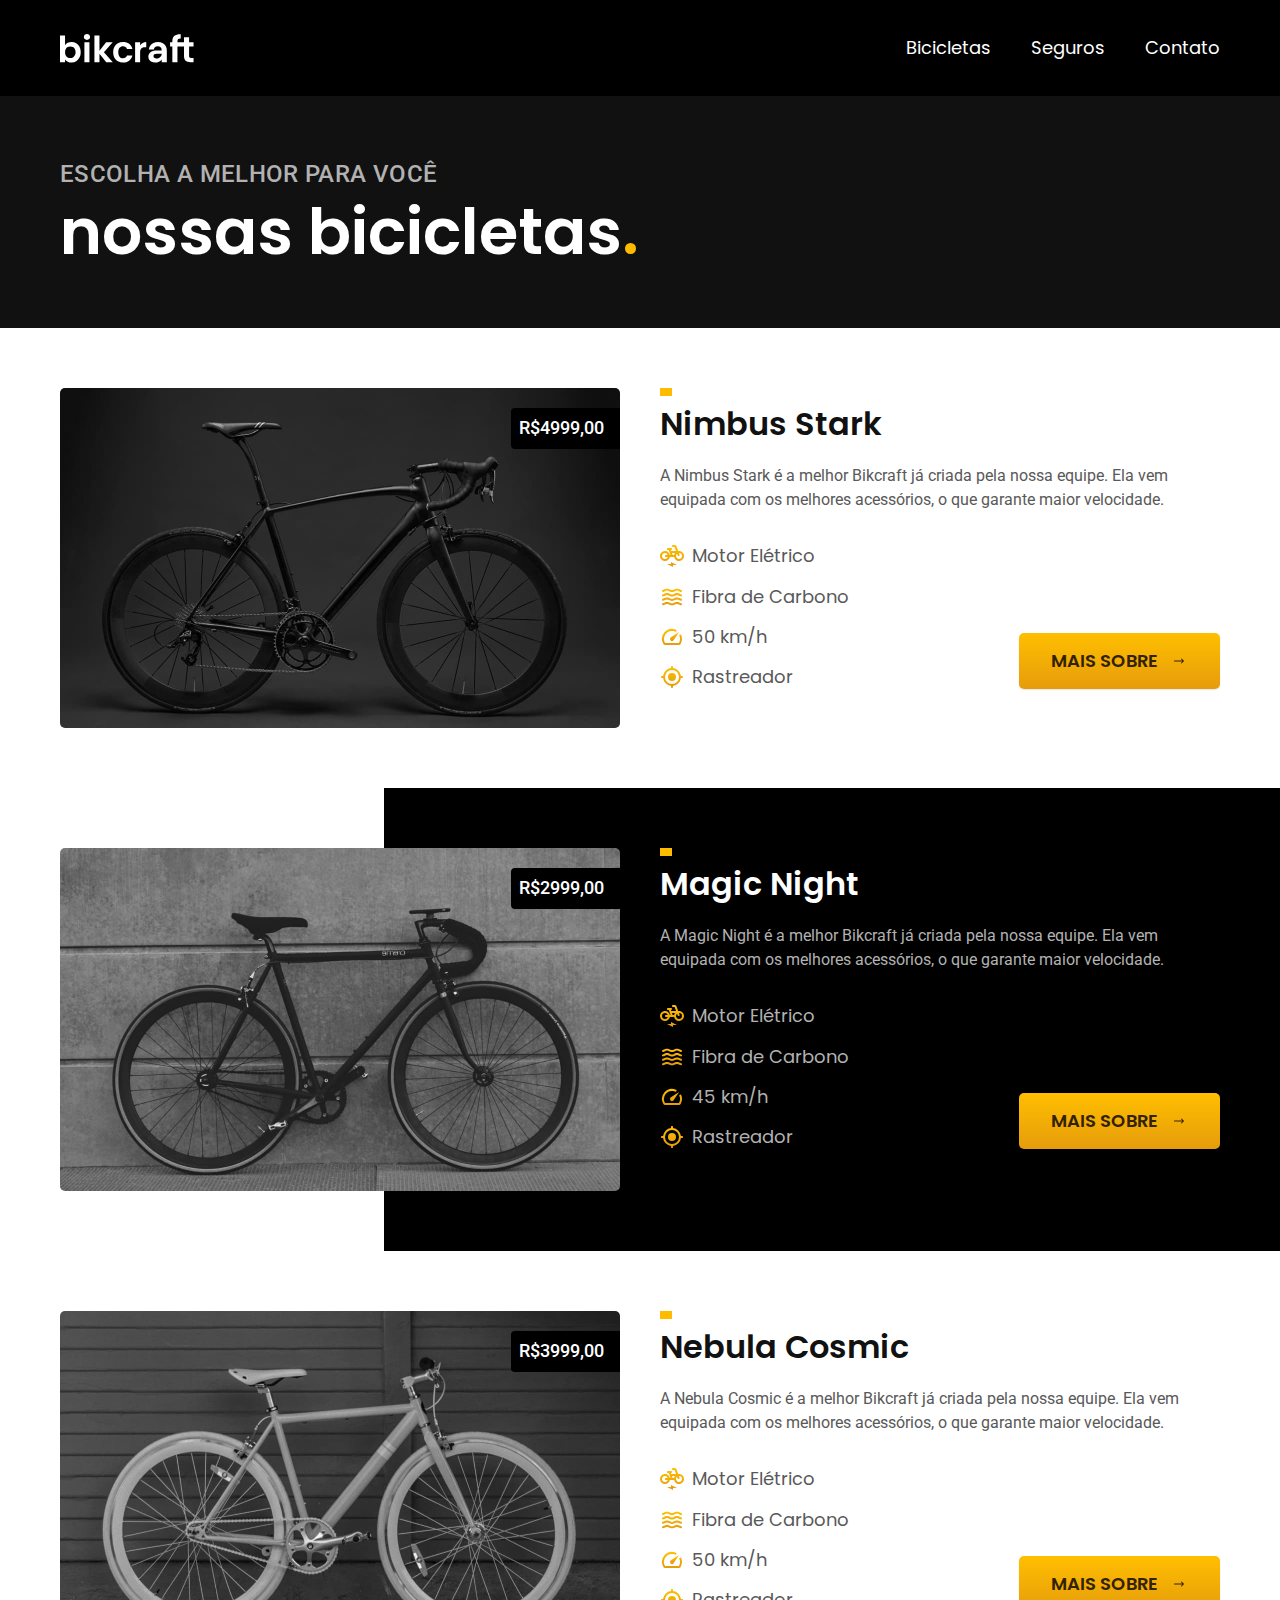
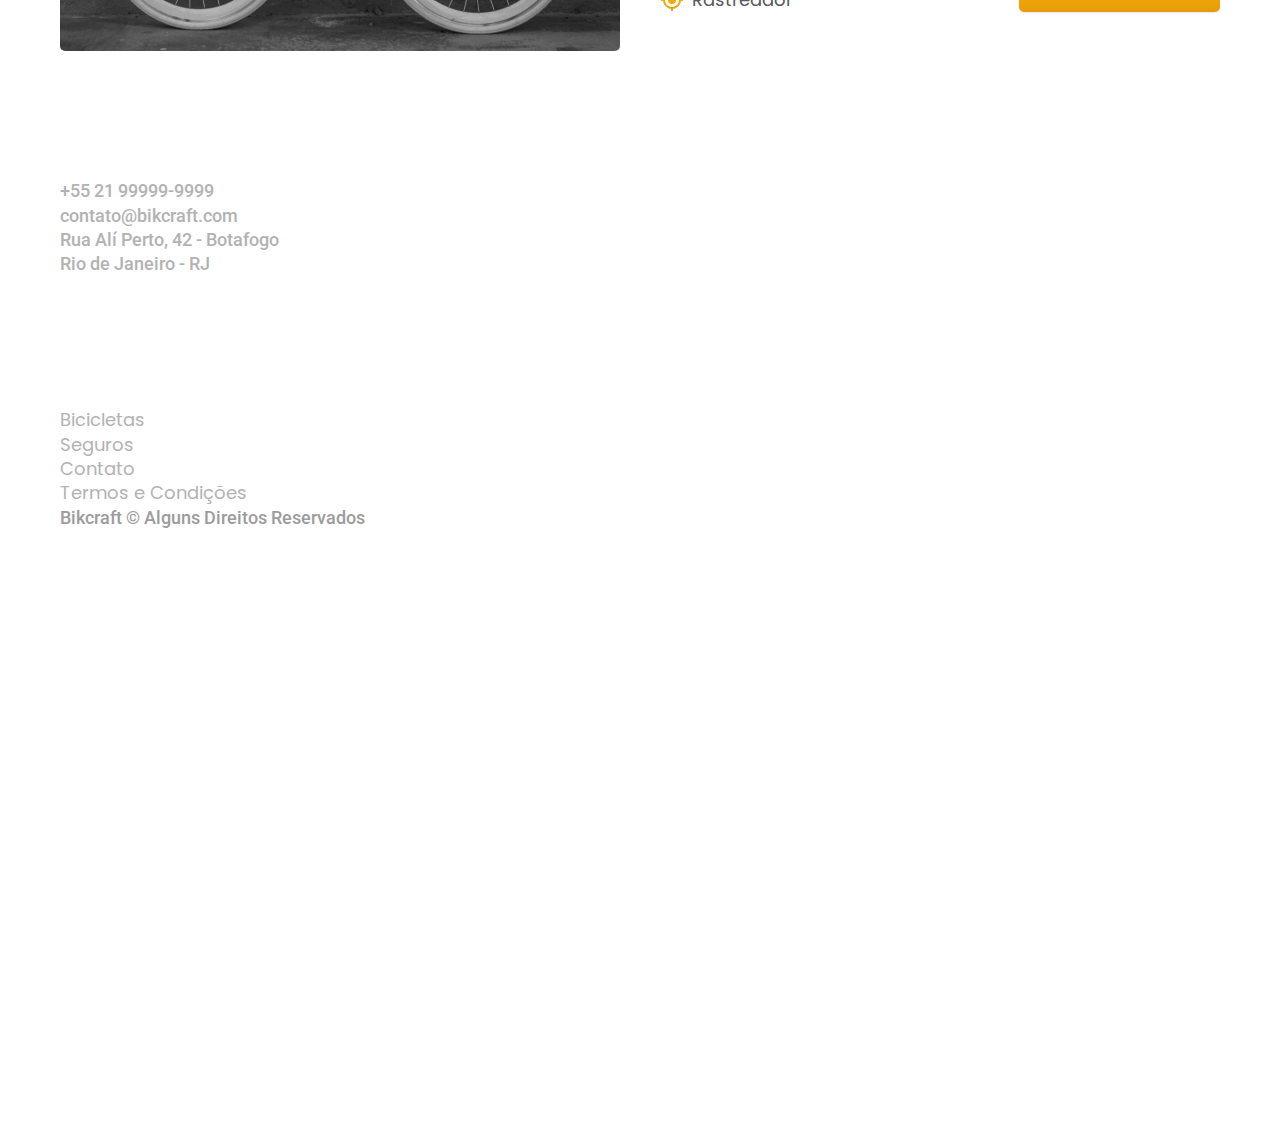
==== bicicletas.html @ b9cc1e59 "Seção Bicicletas" ====
<!DOCTYPE html>
<html lang="pt-br">

<head>
    <meta charset="UTF-8">
    <meta name="viewport" content="width=device-width, initial-scale=1.0">
    <meta http-equiv="X-UA-Compatible" content="IE=edge">
    <title>Bicicletas | Bikcraft</title>
    <meta name="description" content="Termos e Condições.">
    <link rel="stylesheet" href="./css/style.css">

    <link rel="preconnect" href="https://fonts.googleapis.com">
    <link rel="preconnect" href="https://fonts.gstatic.com" crossorigin>
    <link href="https://fonts.googleapis.com/css2?family=Poppins:wght@400;600&family=Roboto:wght@400;500&family=Source+Serif+Pro:ital,wght@1,700&display=swap" rel="stylesheet">
</head>

<body id="bicicletas">
    <header class="header-bg">
        <div class="header container">
            <a href="./">
                <img src="./img/bikcraft-logo.svg" alt="Bikcraft">
            </a>

            <nav aria-label="primaria">
                <ul class="header-menu font-1-m cor-00">
                    <li><a href="./bicicletas.html">Bicicletas</a></li>
                    <li><a href="./seguros.html">Seguros</a></li>
                    <li><a href="./contato.html">Contato</a></li>
                </ul>
            </nav>
        </div>
    </header>

    <main>
        <div class="titulo-bg">
            <div class="titulo container font2-s cor-10">
                <p class="font-2-l-b cor-05">Escolha a melhor para você</p>
                <h1 class="font-1-xxl cor-00">nossas bicicletas<span class="cor-p1">.</span> </h1>
            </div>
        </div>

        <div class="bicicletas container">
            <div class="bicicletas-imagem">
                <img src="./img/bicicletas/nimbus.jpg" alt="Bicicleta Preta">
                <span class="font-2-m cor-00">R$4999,00</span>
            </div>
            <div class="bicicletas-conteudo">
                <h2 class="font-1-xl">Nimbus Stark</h2>
                <p class="font-2-s cor-08">A Nimbus Stark é a melhor Bikcraft já criada pela nossa equipe. Ela vem equipada com os melhores acessórios, o que garante maior velocidade.</p>
                <ul class="font-1-m cor-08">
                    <li>
                        <img src="./img/icones/eletrica.svg" alt="">
                        Motor Elétrico
                    </li>
                    <li>
                        <img src="./img/icones/carbono.svg" alt="">
                        Fibra de Carbono
                    </li>
                    <li>
                        <img src="./img/icones/velocidade.svg" alt="">
                        50 km/h
                    </li>
                    <li>
                        <img src="./img/icones/rastreador.svg" alt="">
                        Rastreador
                    </li>
                </ul>
                <a class="botao seta" href="./bicicletas.html/nimbus.html">Mais sobre</a>
            </div>
        </div>

        <div class="bicicletas-bg">
            <div class="bicicletas container">
                <div class="bicicletas-imagem">
                    <img src="./img/bicicletas/magic.jpg" alt="Bicicleta Preta">
                    <span class="font-2-m cor-00">R$2999,00</span>
                </div>
                <div class="bicicletas-conteudo">
                    <h2 class="font-1-xl cor-00">Magic Night</h2>
                    <p class="font-2-s cor-05">A Magic Night é a melhor Bikcraft já criada pela nossa equipe. Ela vem equipada com os melhores acessórios, o que garante maior velocidade.</p>
                    <ul class="font-1-m cor-05">
                        <li>
                            <img src="./img/icones/eletrica.svg" alt="">
                            Motor Elétrico
                        </li>
                        <li>
                            <img src="./img/icones/carbono.svg" alt="">
                            Fibra de Carbono
                        </li>
                        <li>
                            <img src="./img/icones/velocidade.svg" alt="">
                            45 km/h
                        </li>
                        <li>
                            <img src="./img/icones/rastreador.svg" alt="">
                            Rastreador
                        </li>
                    </ul>
                    <a class="botao seta" href="./bicicletas.html/magic.html">Mais sobre</a>
                </div>
            </div>
        </div>

        <div class="bicicletas container">
            <div class="bicicletas-imagem">
                <img src="./img/bicicletas/nebula.jpg" alt="Bicicleta Preta">
                <span class="font-2-m cor-00">R$3999,00</span>
            </div>
            <div class="bicicletas-conteudo">
                <h2 class="font-1-xl">Nebula Cosmic</h2>
                <p class="font-2-s cor-08">A Nebula Cosmic é a melhor Bikcraft já criada pela nossa equipe. Ela vem equipada com os melhores acessórios, o que garante maior velocidade.</p>
                <ul class="font-1-m cor-08">
                    <li>
                        <img src="./img/icones/eletrica.svg" alt="">
                        Motor Elétrico
                    </li>
                    <li>
                        <img src="./img/icones/carbono.svg" alt="">
                        Fibra de Carbono
                    </li>
                    <li>
                        <img src="./img/icones/velocidade.svg" alt="">
                        50 km/h
                    </li>
                    <li>
                        <img src="./img/icones/rastreador.svg" alt="">
                        Rastreador
                    </li>
                </ul>
                <a class="botao seta" href="./bicicletas.html/nebula.html">Mais sobre</a>
            </div>
        </div>

    </main>


    <footer class="footer-bg">
        <div class="footer container">
            <img src="./img/bikcraft-logo.svg" alt="Bikcraft">
            <div class="footer-contato">
                <h3 class="font-2-l-b cor-00">Contato</h3>
                <ul class="font-2-m cor-05">
                    <li><a href="tel:+5521999999999">+55 21 99999-9999</a></li>
                    <li><a href="mailto:contato@bikcraft.com">contato@bikcraft.com</a></li>
                    <li>Rua Alí Perto, 42 - Botafogo</li>
                    <li>Rio de Janeiro - RJ</li>
                </ul>
                <div class="footer-redes">
                    <a href="./">
                        <img src="./img/redes/instagram.svg" alt="Instagram">
                    </a>
                    <a href="./">
                        <img src="./img/redes/facebook.svg" alt="Facebook">
                    </a>
                    <a href="./">
                        <img src="./img/redes/youtube.svg" alt="YouTube">
                    </a>
                </div>
            </div>
            <div class="footer-informacoes">
                <h3 class="font-2-l-b cor-00">Informações</h3>
                <nav>
                    <ul class="font-1-m cor-05">
                        <li><a href="./bicicletas.html">Bicicletas</a></li>
                        <li><a href="./seguros.html">Seguros</a></li>
                        <li><a href="./contato.html">Contato</a></li>
                        <li><a href="./termos.html">Termos e Condições</a></li>
                    </ul>
                </nav>
            </div>
            <p class="footer-copy font-2-m cor-06">Bikcraft © Alguns Direitos Reservados</p>
        </div>
    </footer>
</body>

</html>
---- css/style.css ----
@import "./global/global.css";
@import "./utilidades/tipografia.css";  
@import "./utilidades/cores.css";

@import "./global/footer.css";
@import "./global/header.css";

/* Utilidades */
@import "./utilidades/componentes.css";

/* Home */
@import "./home/introducao.css";
@import "./home/tecnologia.css";
@import "./home/parceiros.css";
@import "./home/depoimento.css";

/* Bicicletas */
@import "./bicicletas/bicicletas-lista.css";
@import "./bicicletas/bicicletas.css";

/* Seguros */
@import "./seguros/seguros.css";


/* Termos */
@import "./termos/termos.css";
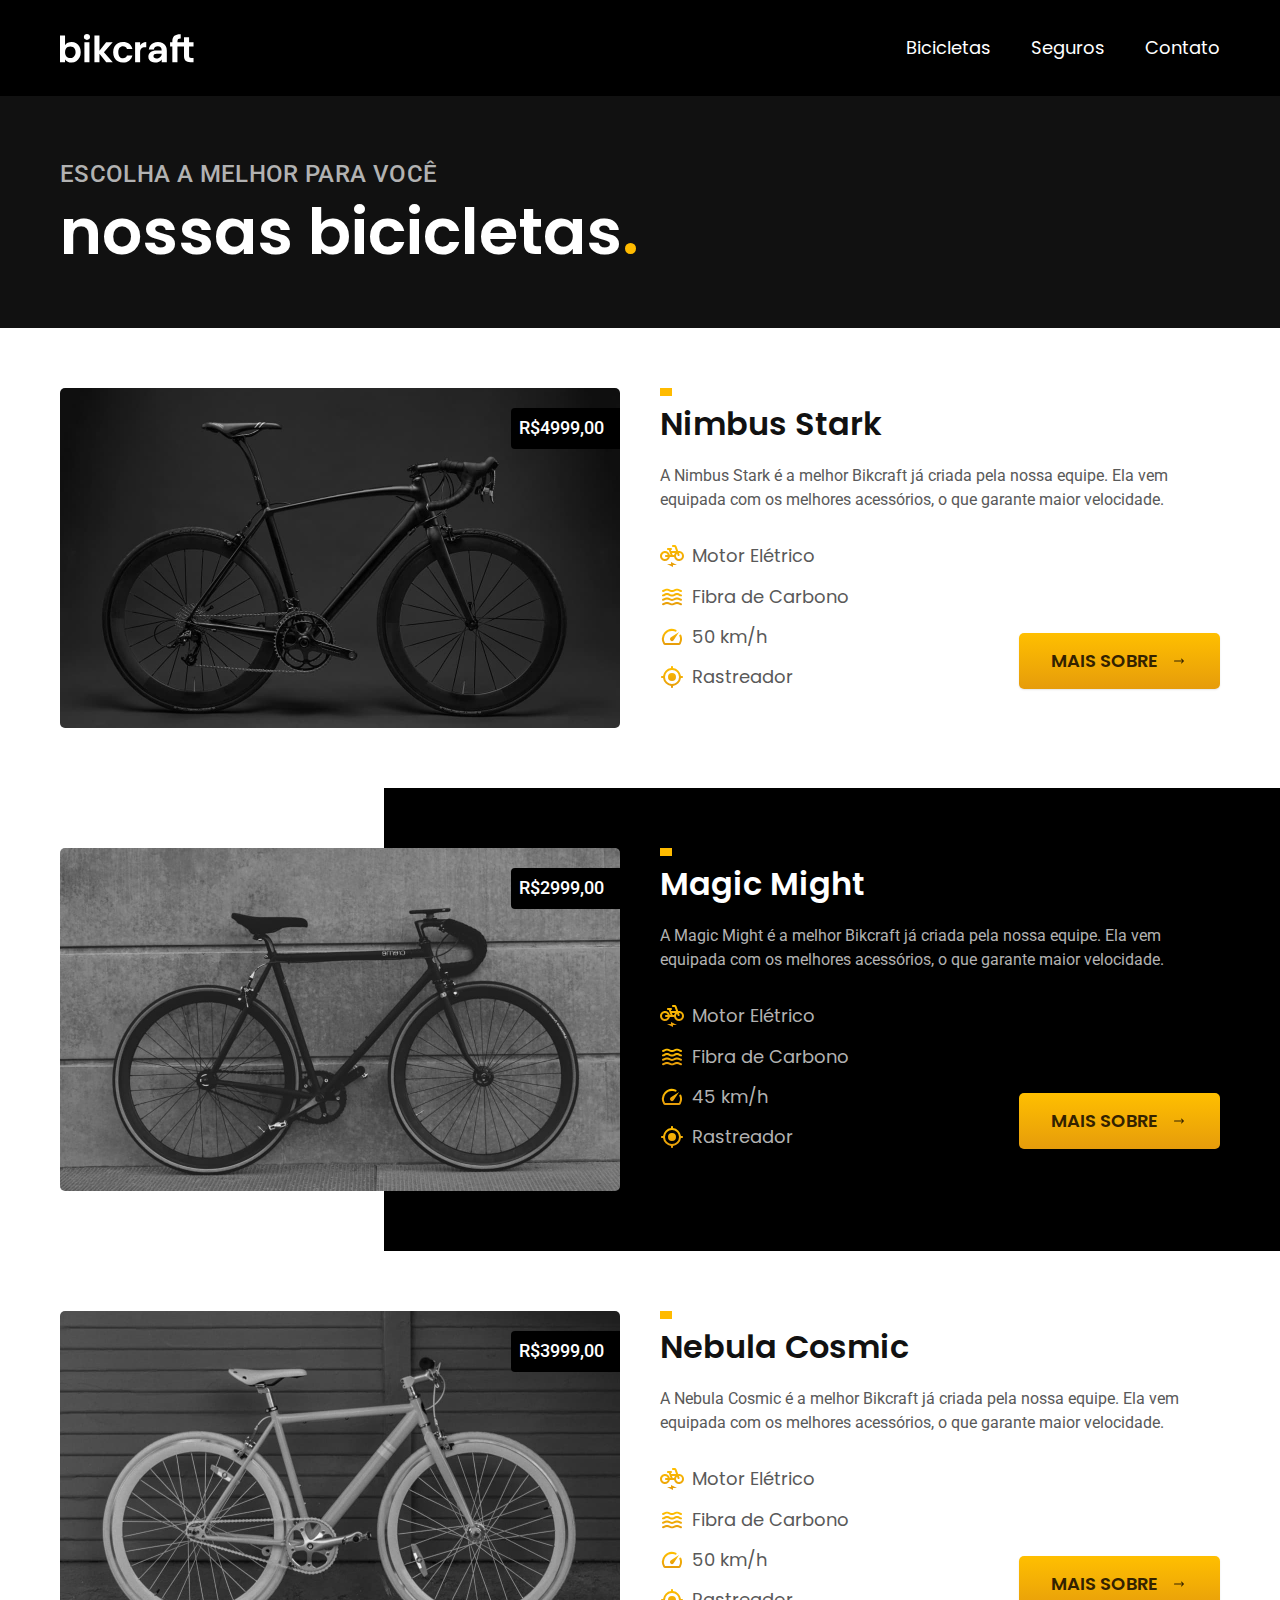
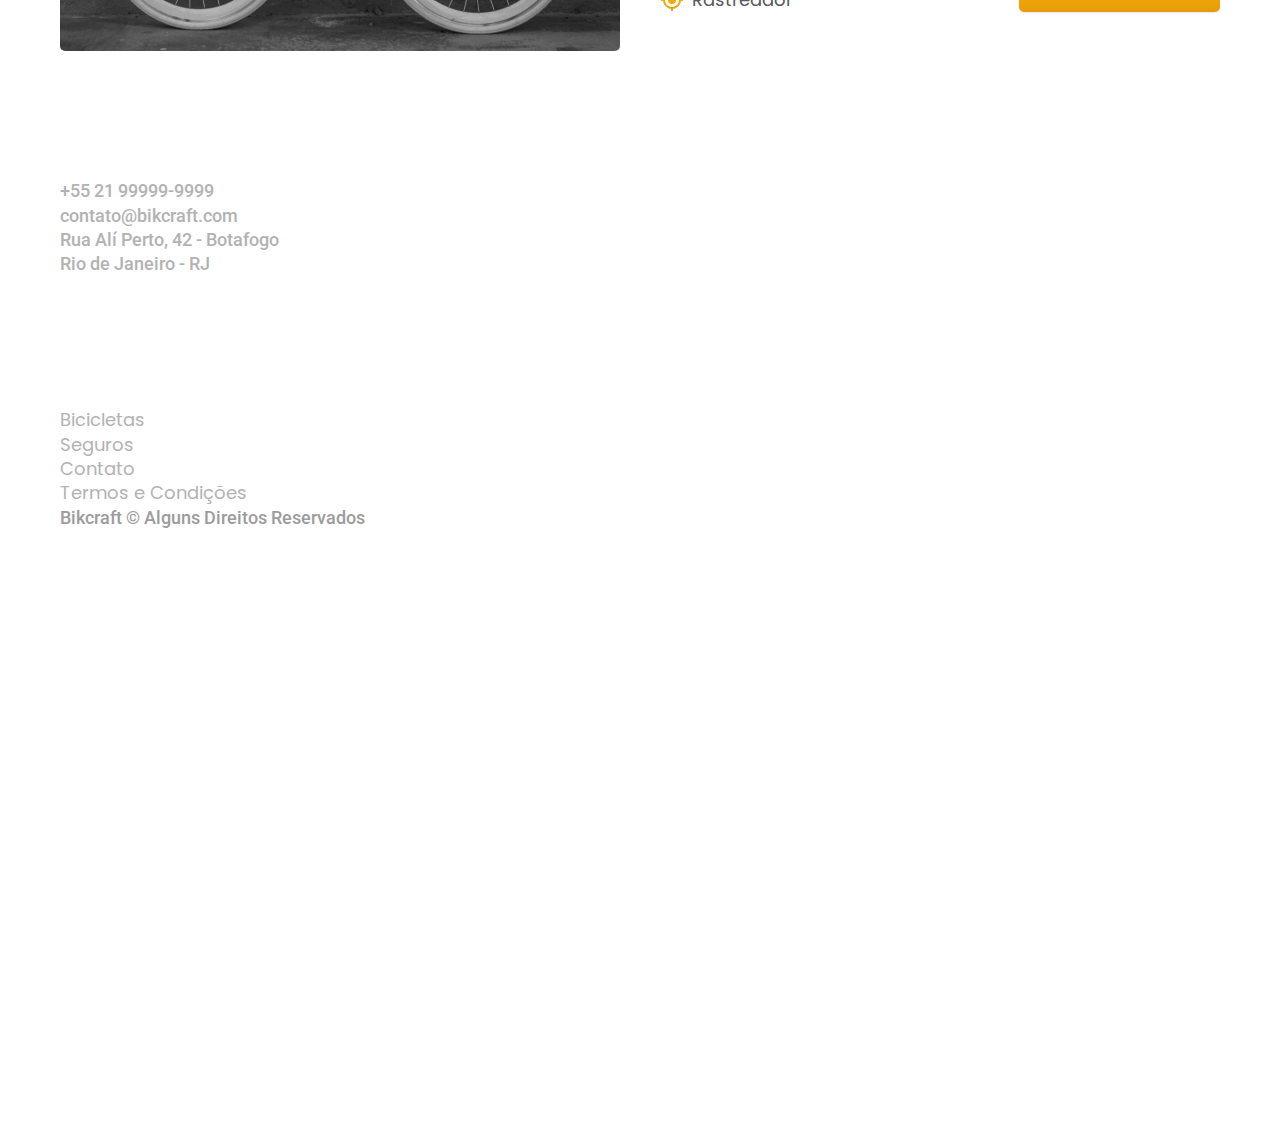
==== commit a6023003: "Seção Bicicletas Internas" ====
--- a/bicicletas.html
+++ b/bicicletas.html
@@ -65,7 +65,7 @@
                         Rastreador
                     </li>
                 </ul>
-                <a class="botao seta" href="./bicicletas.html/nimbus.html">Mais sobre</a>
+                <a class="botao seta" href="./bicicletas/nimbus.html">Mais sobre</a>
             </div>
         </div>
 
@@ -76,8 +76,8 @@
                     <span class="font-2-m cor-00">R$2999,00</span>
                 </div>
                 <div class="bicicletas-conteudo">
-                    <h2 class="font-1-xl cor-00">Magic Night</h2>
-                    <p class="font-2-s cor-05">A Magic Night é a melhor Bikcraft já criada pela nossa equipe. Ela vem equipada com os melhores acessórios, o que garante maior velocidade.</p>
+                    <h2 class="font-1-xl cor-00">Magic Might</h2>
+                    <p class="font-2-s cor-05">A Magic Might é a melhor Bikcraft já criada pela nossa equipe. Ela vem equipada com os melhores acessórios, o que garante maior velocidade.</p>
                     <ul class="font-1-m cor-05">
                         <li>
                             <img src="./img/icones/eletrica.svg" alt="">
@@ -96,7 +96,7 @@
                             Rastreador
                         </li>
                     </ul>
-                    <a class="botao seta" href="./bicicletas.html/magic.html">Mais sobre</a>
+                    <a class="botao seta" href="./bicicletas/magic.html">Mais sobre</a>
                 </div>
             </div>
         </div>
@@ -127,7 +127,7 @@
                         Rastreador
                     </li>
                 </ul>
-                <a class="botao seta" href="./bicicletas.html/nebula.html">Mais sobre</a>
+                <a class="botao seta" href="./bicicletas/nebula.html">Mais sobre</a>
             </div>
         </div>
 
--- a/css/style.css
+++ b/css/style.css
@@ -18,8 +18,14 @@
 @import "./bicicletas/bicicletas-lista.css";
 @import "./bicicletas/bicicletas.css";
 
+/* Bicicleta */
+@import "./bicicleta/bicicleta.css";
+@import "./bicicleta/seguro.css";
+
 /* Seguros */
 @import "./seguros/seguros.css";
+@import "./seguros/vantagens.css";
+@import "./seguros/perguntas.css";
 
 
 /* Termos */
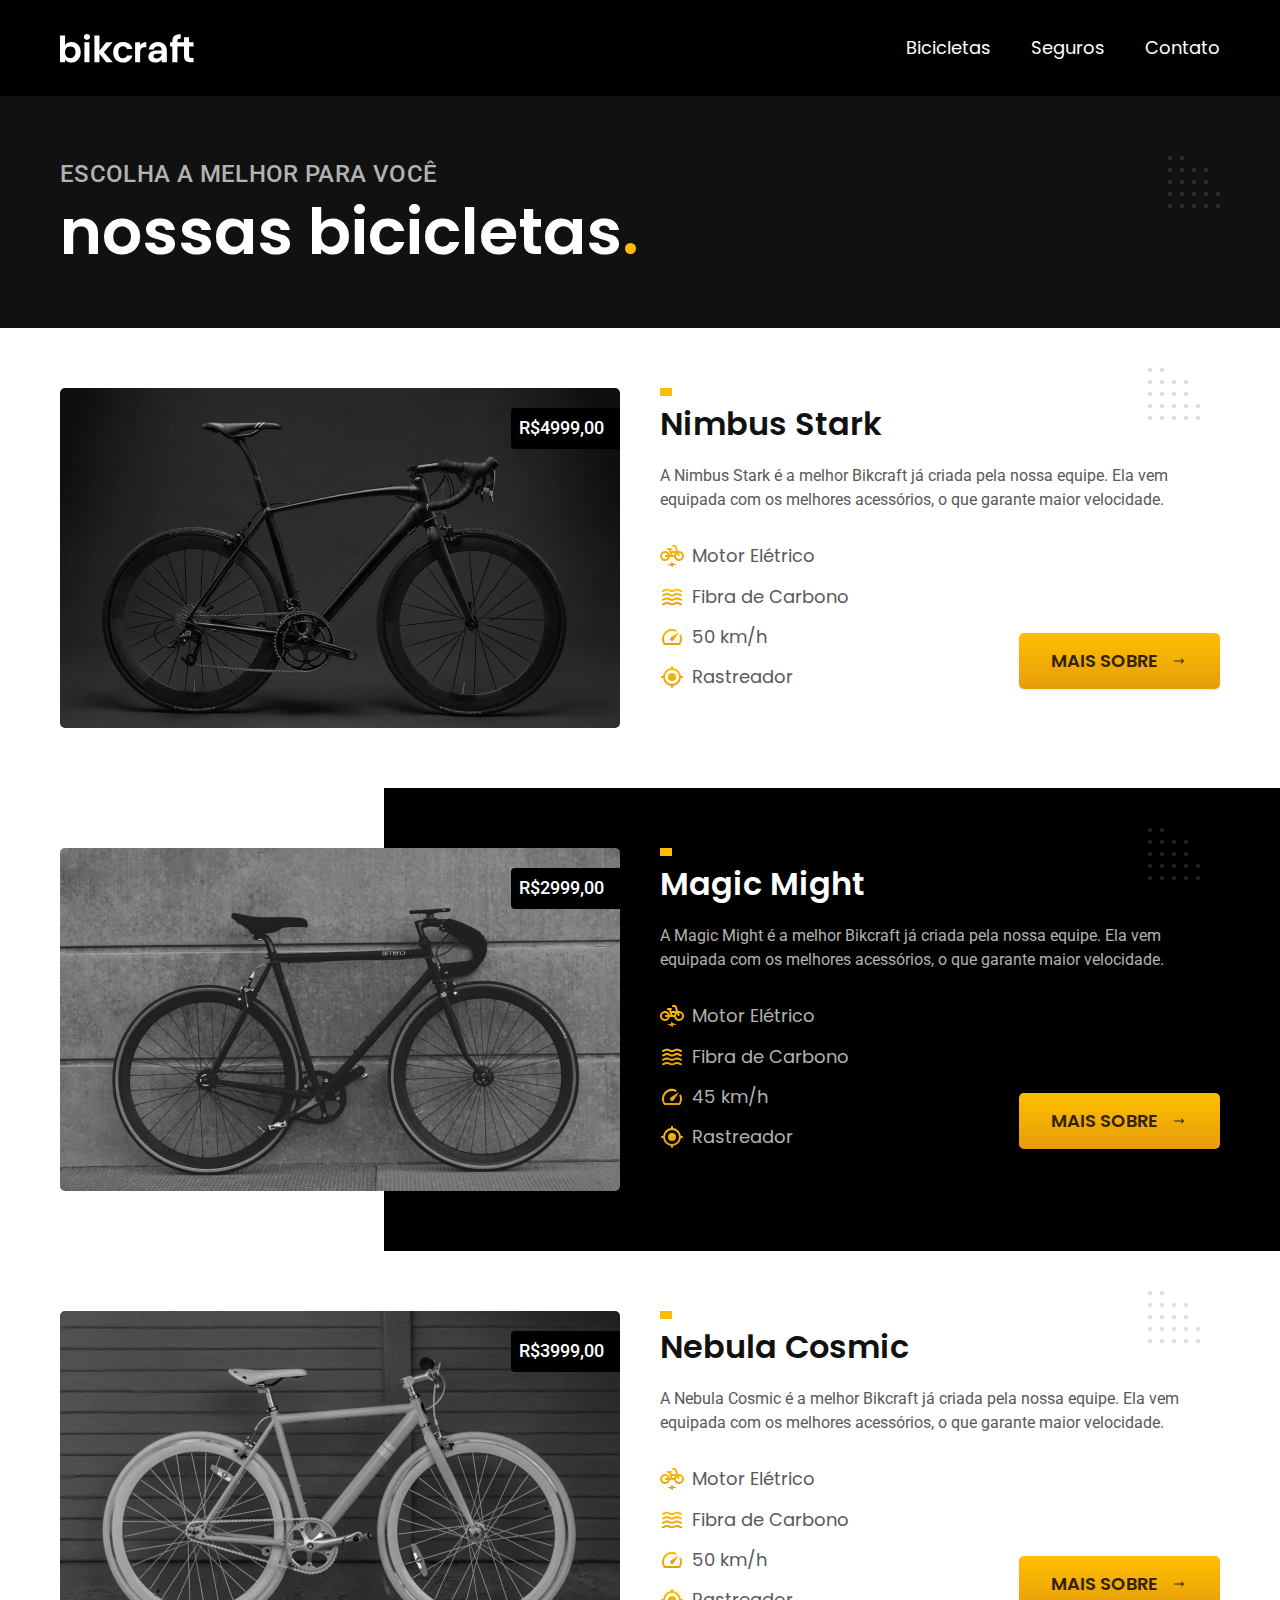
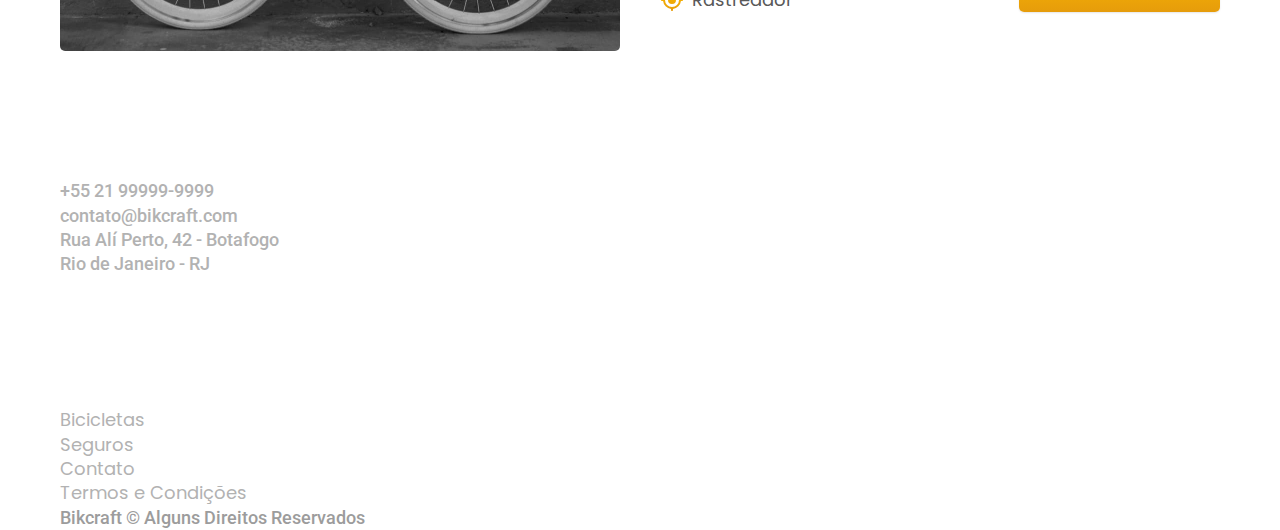
==== commit 76aa672e: "Otimizações" ====
--- a/bicicletas.html
+++ b/bicicletas.html
@@ -7,6 +7,7 @@
     <meta http-equiv="X-UA-Compatible" content="IE=edge">
     <title>Bicicletas | Bikcraft</title>
     <meta name="description" content="Termos e Condições.">
+    <link rel="preload" href="./css/style.css" as="style">
     <link rel="stylesheet" href="./css/style.css">
 
     <link rel="preconnect" href="https://fonts.googleapis.com">
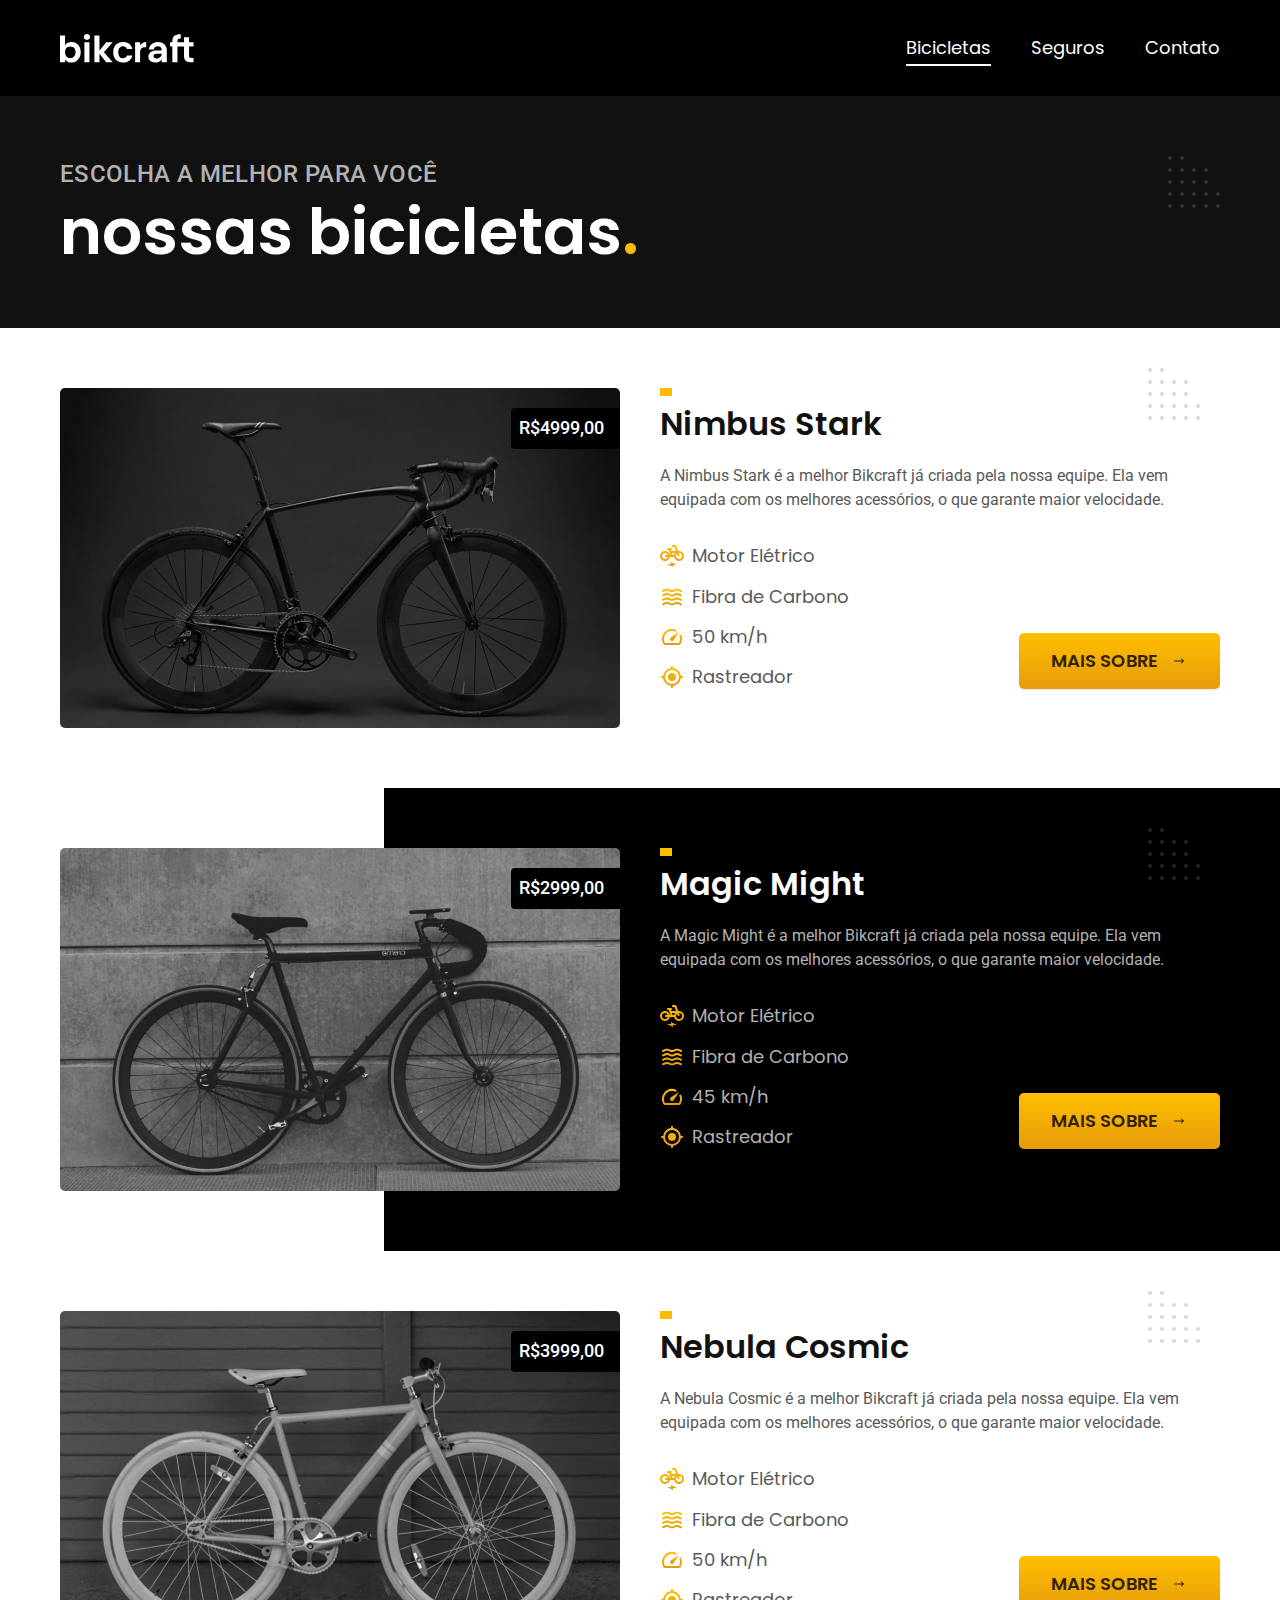
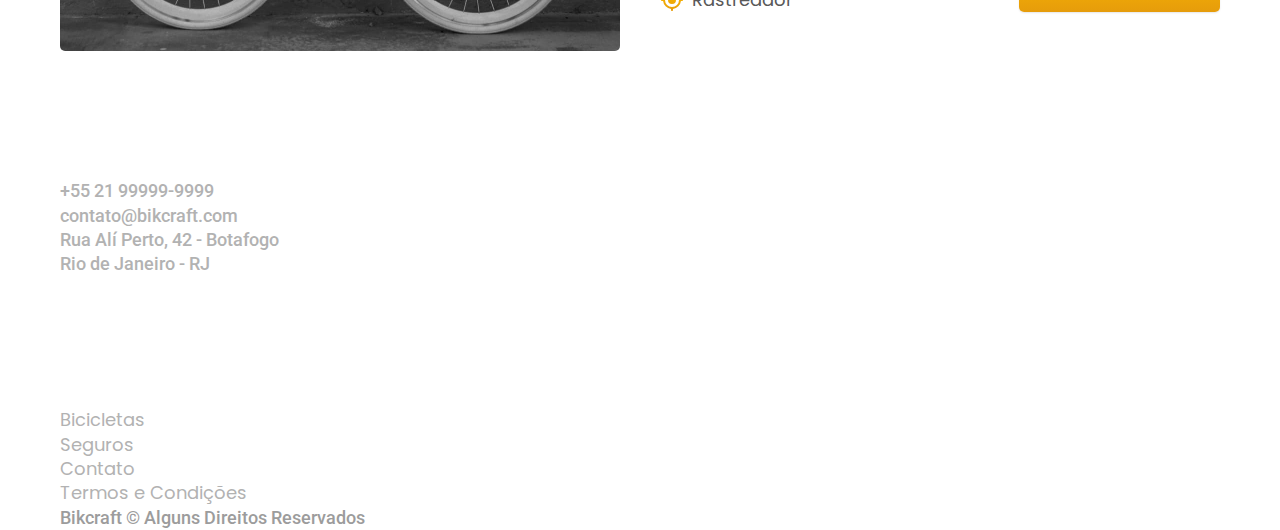
==== commit c8f4c83e: "Java Script menu" ====
--- a/bicicletas.html
+++ b/bicicletas.html
@@ -172,6 +172,7 @@
             <p class="footer-copy font-2-m cor-06">Bikcraft © Alguns Direitos Reservados</p>
         </div>
     </footer>
+    <script src="./js/script.js"></script>
 </body>
 
 </html>